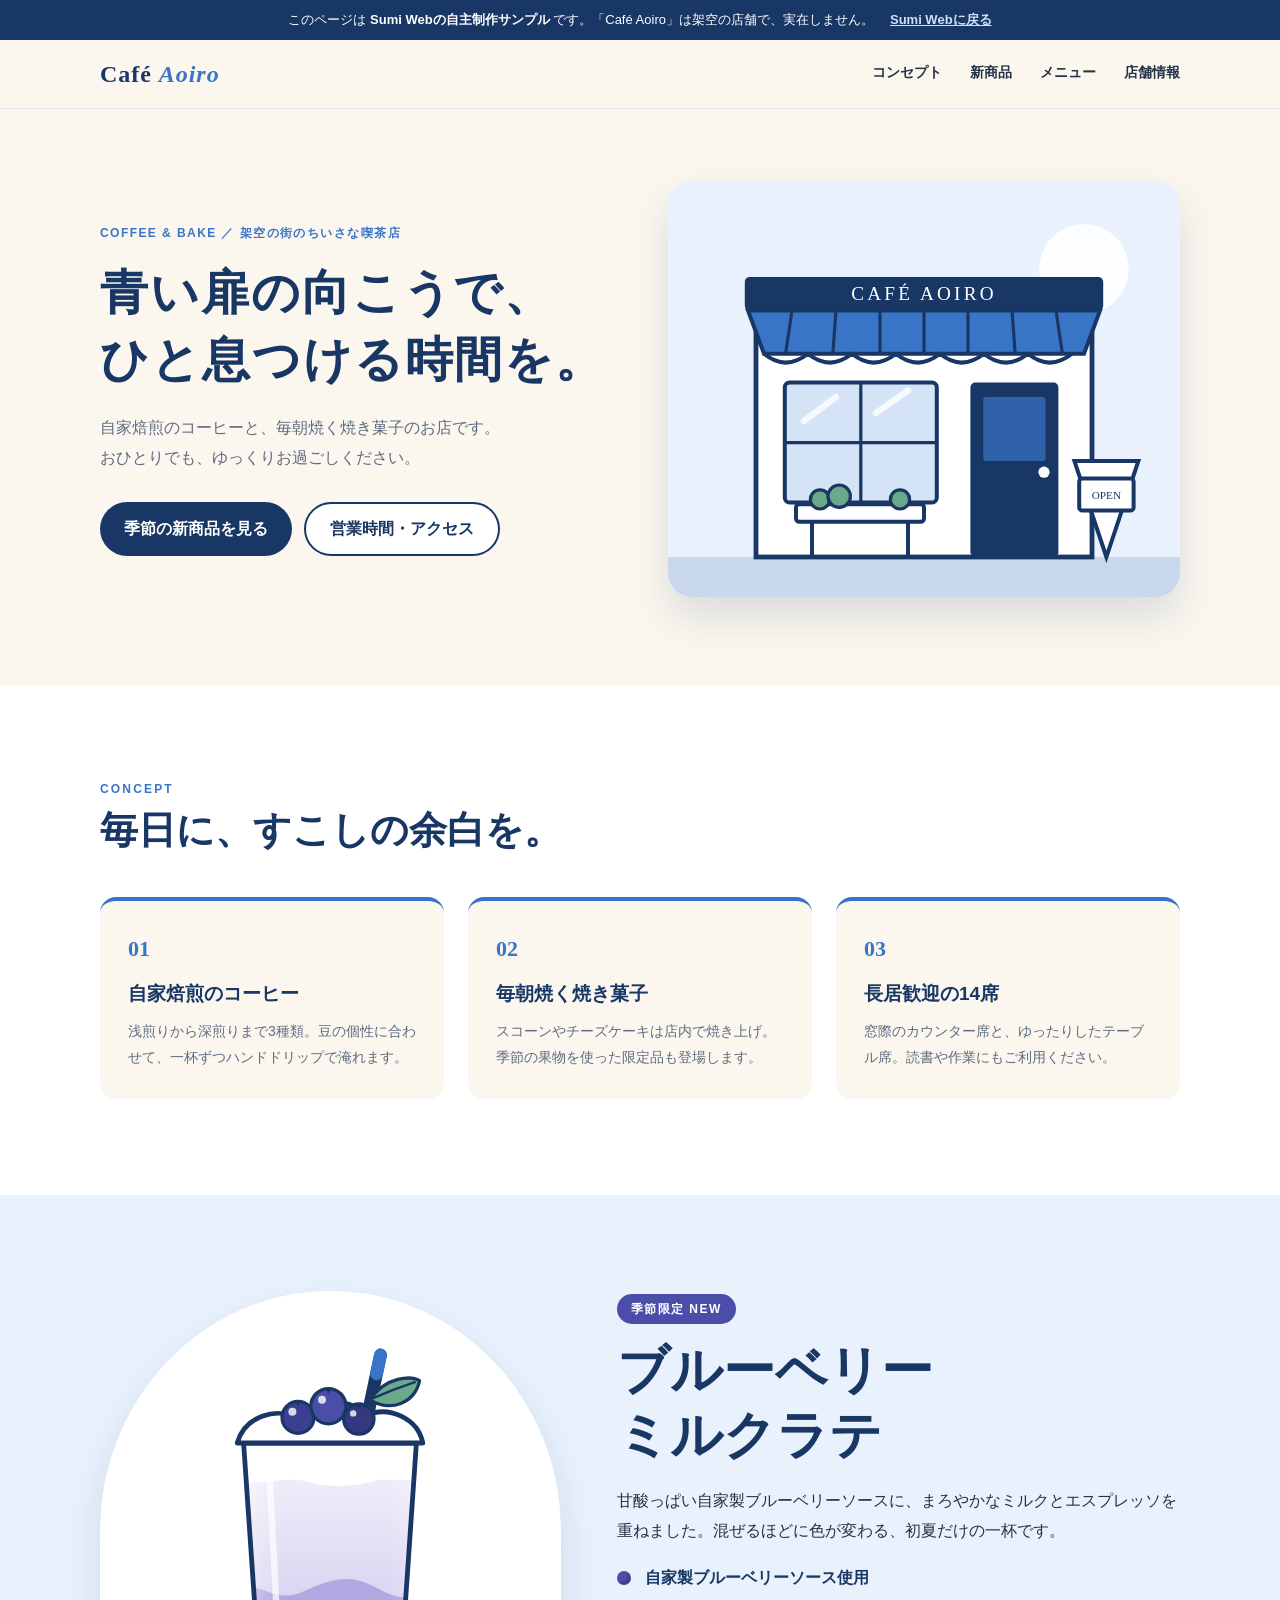
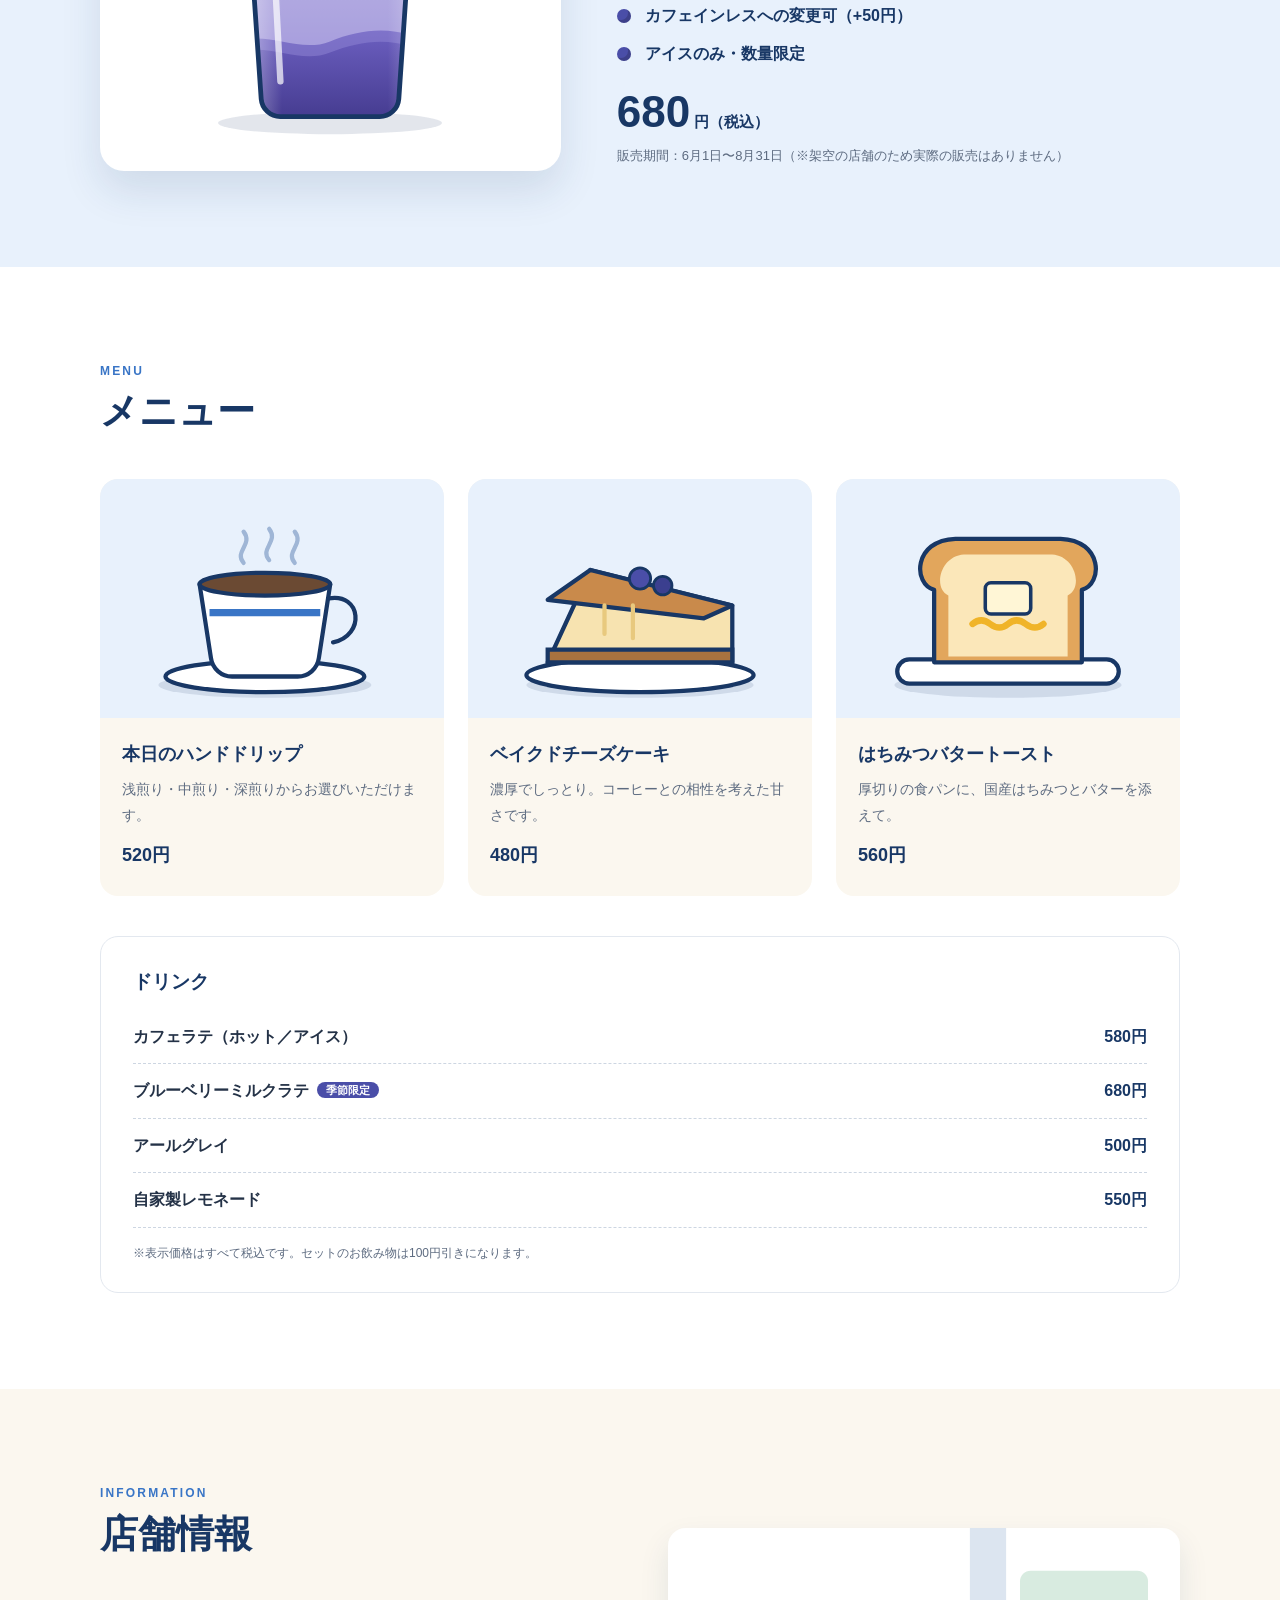
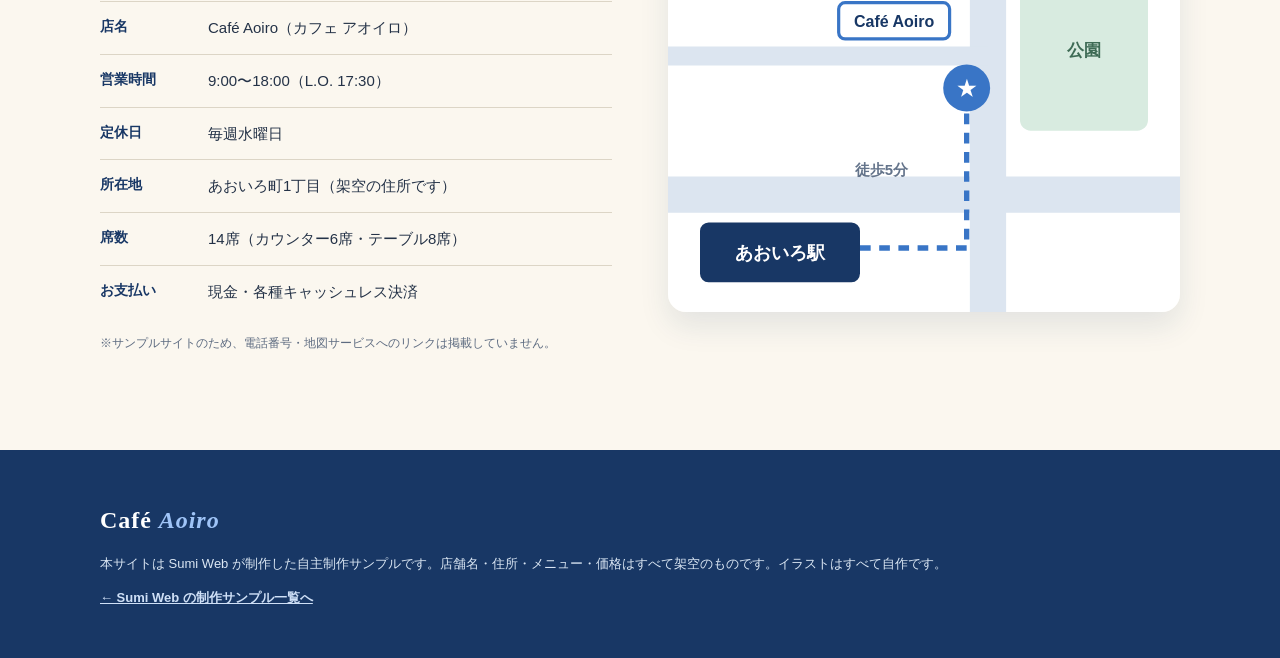
==== samples/cafe/index.html @ e6ea40b3 "制作サンプル3点（架空カフェのWebサイト・SNS画像・縦型動画）を追加 - samples/cafe/: 架空のカフェ「Café Aoiro」のレスポンシブ1ページサイト（自作SVGイラスト） - " ====
<!doctype html>
<html lang="ja">
<head>
  <meta charset="utf-8">
  <meta name="viewport" content="width=device-width, initial-scale=1">
  <meta name="description" content="Sumi Webの自主制作サンプル。架空のカフェ「Café Aoiro」のレスポンシブWebサイトです。実在する店舗ではありません。">
  <meta name="robots" content="noindex">
  <meta name="theme-color" content="#183765">
  <title>Café Aoiro（架空のカフェ）｜Sumi Web 自主制作サンプル</title>
  <link rel="icon" href="../../assets/images/favicon.svg" type="image/svg+xml">
  <link rel="stylesheet" href="style.css">
</head>
<body>
  <div class="sample-bar" role="note">
    <p>このページは <strong>Sumi Webの自主制作サンプル</strong> です。「Café Aoiro」は架空の店舗で、実在しません。</p>
    <a href="../../index.html#works">Sumi Webに戻る</a>
  </div>
  <a class="skip-link" href="#main">本文へ移動</a>
  <header class="header">
    <div class="wrap header-inner">
      <a class="brand" href="#top" aria-label="Café Aoiro ページの先頭へ">Café <span>Aoiro</span></a>
      <button class="nav-toggle" type="button" aria-expanded="false" aria-controls="cafe-nav"><span class="bars" aria-hidden="true"></span>MENU</button>
      <nav id="cafe-nav" class="nav" aria-label="店舗サイトのナビゲーション">
        <a href="#concept">コンセプト</a>
        <a href="#new">新商品</a>
        <a href="#menu">メニュー</a>
        <a href="#info">店舗情報</a>
      </nav>
    </div>
  </header>

  <main id="main">
    <section class="hero" id="top">
      <div class="wrap hero-inner">
        <div class="hero-copy">
          <p class="kicker">COFFEE &amp; BAKE ／ 架空の街のちいさな喫茶店</p>
          <h1>青い扉の向こうで、<br>ひと息つける時間を。</h1>
          <p>自家焙煎のコーヒーと、毎朝焼く焼き菓子のお店です。<br>おひとりでも、ゆっくりお過ごしください。</p>
          <div class="hero-actions">
            <a class="btn btn-main" href="#new">季節の新商品を見る</a>
            <a class="btn btn-sub" href="#info">営業時間・アクセス</a>
          </div>
        </div>
        <figure class="hero-art">
          <img src="images/storefront.svg" width="640" height="520" alt="青い看板と日よけのある、Café Aoiroの店舗外観イラスト">
        </figure>
      </div>
    </section>

    <section class="section" id="concept">
      <div class="wrap concept">
        <h2 class="title"><small>CONCEPT</small>毎日に、すこしの余白を。</h2>
        <div class="concept-list">
          <article>
            <b>01</b>
            <h3>自家焙煎のコーヒー</h3>
            <p>浅煎りから深煎りまで3種類。豆の個性に合わせて、一杯ずつハンドドリップで淹れます。</p>
          </article>
          <article>
            <b>02</b>
            <h3>毎朝焼く焼き菓子</h3>
            <p>スコーンやチーズケーキは店内で焼き上げ。季節の果物を使った限定品も登場します。</p>
          </article>
          <article>
            <b>03</b>
            <h3>長居歓迎の14席</h3>
            <p>窓際のカウンター席と、ゆったりしたテーブル席。読書や作業にもご利用ください。</p>
          </article>
        </div>
      </div>
    </section>

    <section class="section new" id="new">
      <div class="wrap new-inner">
        <figure class="new-art">
          <img src="images/blueberry-latte.svg" width="400" height="520" alt="グラスに入ったブルーベリーミルクラテ。上にホイップとブルーベリー、ミントが乗っている">
        </figure>
        <div class="new-copy">
          <p class="badge">季節限定 NEW</p>
          <h2>ブルーベリー<br>ミルクラテ</h2>
          <p class="new-lead">甘酸っぱい自家製ブルーベリーソースに、まろやかなミルクとエスプレッソを重ねました。混ぜるほどに色が変わる、初夏だけの一杯です。</p>
          <ul class="points">
            <li>自家製ブルーベリーソース使用</li>
            <li>カフェインレスへの変更可（+50円）</li>
            <li>アイスのみ・数量限定</li>
          </ul>
          <p class="price">680<small>円（税込）</small></p>
          <p class="period">販売期間：6月1日〜8月31日（※架空の店舗のため実際の販売はありません）</p>
        </div>
      </div>
    </section>

    <section class="section" id="menu">
      <div class="wrap">
        <h2 class="title"><small>MENU</small>メニュー</h2>
        <div class="menu-grid">
          <article class="menu-card">
            <img src="images/coffee.svg" width="400" height="300" alt="湯気の立つカップに入ったハンドドリップコーヒー">
            <div>
              <h3>本日のハンドドリップ</h3>
              <p>浅煎り・中煎り・深煎りからお選びいただけます。</p>
              <p class="menu-price">520円</p>
            </div>
          </article>
          <article class="menu-card">
            <img src="images/cheesecake.svg" width="400" height="300" alt="ブルーベリーを乗せたベイクドチーズケーキ">
            <div>
              <h3>ベイクドチーズケーキ</h3>
              <p>濃厚でしっとり。コーヒーとの相性を考えた甘さです。</p>
              <p class="menu-price">480円</p>
            </div>
          </article>
          <article class="menu-card">
            <img src="images/toast.svg" width="400" height="300" alt="バターとはちみつを乗せた厚切りトースト">
            <div>
              <h3>はちみつバタートースト</h3>
              <p>厚切りの食パンに、国産はちみつとバターを添えて。</p>
              <p class="menu-price">560円</p>
            </div>
          </article>
        </div>
        <div class="menu-table">
          <h3>ドリンク</h3>
          <dl>
            <div><dt>カフェラテ（ホット／アイス）</dt><dd>580円</dd></div>
            <div><dt>ブルーベリーミルクラテ<span>季節限定</span></dt><dd>680円</dd></div>
            <div><dt>アールグレイ</dt><dd>500円</dd></div>
            <div><dt>自家製レモネード</dt><dd>550円</dd></div>
          </dl>
          <p class="note">※表示価格はすべて税込です。セットのお飲み物は100円引きになります。</p>
        </div>
      </div>
    </section>

    <section class="section info" id="info">
      <div class="wrap info-inner">
        <div>
          <h2 class="title"><small>INFORMATION</small>店舗情報</h2>
          <dl class="info-list">
            <div><dt>店名</dt><dd>Café Aoiro（カフェ アオイロ）</dd></div>
            <div><dt>営業時間</dt><dd>9:00〜18:00（L.O. 17:30）</dd></div>
            <div><dt>定休日</dt><dd>毎週水曜日</dd></div>
            <div><dt>所在地</dt><dd>あおいろ町1丁目（架空の住所です）</dd></div>
            <div><dt>席数</dt><dd>14席（カウンター6席・テーブル8席）</dd></div>
            <div><dt>お支払い</dt><dd>現金・各種キャッシュレス決済</dd></div>
          </dl>
          <p class="note">※サンプルサイトのため、電話番号・地図サービスへのリンクは掲載していません。</p>
        </div>
        <figure class="map">
          <svg viewBox="0 0 480 360" role="img" aria-labelledby="map-title">
            <title id="map-title">駅から徒歩5分、公園の向かいにお店があることを示す簡略地図（架空）</title>
            <rect width="480" height="360" rx="12" fill="#fff"/>
            <path d="M0 250h480M300 0v360" stroke="#dce5f0" stroke-width="34"/>
            <path d="M0 120h300" stroke="#dce5f0" stroke-width="18"/>
            <rect x="330" y="40" width="120" height="150" rx="10" fill="#d8ebe0"/>
            <text x="390" y="120" text-anchor="middle" font-size="16" fill="#3e6b55">公園</text>
            <rect x="30" y="276" width="150" height="56" rx="8" fill="#183765"/>
            <text x="105" y="310" text-anchor="middle" font-size="17" fill="#fff">あおいろ駅</text>
            <path d="M180 300h100V160" fill="none" stroke="#3975c6" stroke-width="5" stroke-dasharray="10 8"/>
            <circle cx="280" cy="150" r="22" fill="#3975c6"/>
            <text x="280" y="157" text-anchor="middle" font-size="18" fill="#fff">★</text>
            <rect x="160" y="70" width="104" height="34" rx="6" fill="#fff" stroke="#3975c6" stroke-width="3"/>
            <text x="212" y="93" text-anchor="middle" font-size="15" fill="#183765">Café Aoiro</text>
            <text x="200" y="232" text-anchor="middle" font-size="14" fill="#64748b">徒歩5分</text>
          </svg>
        </figure>
      </div>
    </section>
  </main>

  <footer class="footer">
    <div class="wrap footer-inner">
      <p class="brand">Café <span>Aoiro</span></p>
      <p>本サイトは Sumi Web が制作した自主制作サンプルです。店舗名・住所・メニュー・価格はすべて架空のものです。イラストはすべて自作です。</p>
      <a href="../../index.html#works">← Sumi Web の制作サンプル一覧へ</a>
    </div>
  </footer>
  <script src="script.js"></script>
</body>
</html>
---- samples/cafe/style.css ----
/* Café Aoiro — Sumi Web 自主制作サンプル */
:root{--navy:#183765;--blue:#3975c6;--sky:#e8f1fc;--cream:#fbf7ef;--ink:#243247;--muted:#5d6b80;--line:#e3e8ef;--berry:#4a4ea8}
*{box-sizing:border-box}
html{scroll-behavior:smooth}
body{margin:0;color:var(--ink);background:var(--cream);font-family:-apple-system,BlinkMacSystemFont,"Segoe UI","Hiragino Kaku Gothic ProN","Yu Gothic",Meiryo,sans-serif;line-height:1.85}
img,svg{display:block;max-width:100%;height:auto}
a{color:inherit}
a:focus-visible,button:focus-visible{outline:3px solid #77a7e5;outline-offset:3px}
.wrap{width:min(1080px,calc(100% - 48px));margin:auto}
.skip-link{position:absolute;left:-999px;top:56px;background:#fff;padding:10px;z-index:20}
.skip-link:focus{left:10px}

.sample-bar{background:var(--navy);color:#fff;font-size:13px;display:flex;flex-wrap:wrap;gap:4px 16px;justify-content:center;align-items:center;padding:8px 16px;text-align:center}
.sample-bar p{margin:0}
.sample-bar a{color:#cfe0f7;font-weight:700}

.header{position:sticky;top:0;z-index:10;background:rgba(251,247,239,.95);border-bottom:1px solid var(--line);backdrop-filter:blur(6px)}
.header-inner{height:68px;display:flex;align-items:center;justify-content:space-between}
.brand{font-family:Georgia,"Times New Roman",serif;font-size:24px;font-weight:700;color:var(--navy);text-decoration:none;letter-spacing:.04em;margin:0}
.brand span{color:var(--blue);font-style:italic}
.nav{display:flex;gap:28px;font-size:14px;font-weight:700}
.nav a{text-decoration:none;padding:6px 0;border-bottom:2px solid transparent}
.nav a:hover{border-color:var(--blue);color:var(--navy)}
.nav-toggle{display:none;border:1px solid var(--navy);background:transparent;color:var(--navy);font:inherit;font-size:12px;font-weight:700;letter-spacing:.1em;padding:8px 12px;border-radius:4px;align-items:center;gap:8px;cursor:pointer}
.bars,.bars:before,.bars:after{display:block;width:16px;height:2px;background:var(--navy);position:relative}
.bars:before,.bars:after{content:"";position:absolute;left:0}
.bars:before{top:-5px}.bars:after{top:5px}

.hero{padding:72px 0 88px;background:var(--cream)}
.hero-inner{display:grid;grid-template-columns:1fr 1fr;gap:56px;align-items:center}
.kicker{color:var(--blue);font-size:12px;font-weight:800;letter-spacing:.12em;margin:0 0 14px}
.hero h1{font-size:clamp(30px,4.2vw,48px);line-height:1.4;color:var(--navy);margin:0 0 20px;letter-spacing:.04em}
.hero-copy>p:not(.kicker){color:var(--muted);margin:0}
.hero-actions{display:flex;flex-wrap:wrap;gap:12px;margin-top:30px}
.btn{display:inline-flex;align-items:center;justify-content:center;min-height:50px;padding:10px 24px;border-radius:999px;font-weight:800;text-decoration:none;transition:transform .2s}
.btn:hover{transform:translateY(-2px)}
.btn-main{background:var(--navy);color:#fff}
.btn-sub{border:2px solid var(--navy);color:var(--navy);background:#fff}
.hero-art{margin:0;border-radius:24px;overflow:hidden;box-shadow:0 20px 40px rgba(24,55,101,.14)}

.section{padding:96px 0}
.title{font-size:clamp(26px,3.4vw,38px);color:var(--navy);margin:0 0 40px;line-height:1.4}
.title small{display:block;font-size:12px;letter-spacing:.18em;color:var(--blue);margin-bottom:6px}
#concept{background:#fff}
.concept-list{display:grid;grid-template-columns:repeat(3,1fr);gap:24px}
.concept-list article{padding:28px;border-radius:16px;background:var(--cream);border-top:4px solid var(--blue)}
.concept-list b{font-family:Georgia,serif;color:var(--blue);font-size:22px}
.concept-list h3{color:var(--navy);margin:6px 0 8px;font-size:19px}
.concept-list p{margin:0;color:var(--muted);font-size:14px}

.new{background:var(--sky);overflow:hidden}
.new-inner{display:grid;grid-template-columns:.9fr 1.1fr;gap:56px;align-items:center}
.new-art{margin:0;padding:32px;background:#fff;border-radius:50% 50% 24px 24px;box-shadow:0 20px 40px rgba(24,55,101,.12)}
.new-art img{width:min(320px,100%);margin:auto}
.badge{display:inline-block;background:var(--berry);color:#fff;font-size:12px;font-weight:800;letter-spacing:.12em;padding:4px 14px;border-radius:999px;margin:0 0 14px}
.new h2{font-size:clamp(32px,4.6vw,52px);line-height:1.25;color:var(--navy);margin:0 0 18px}
.new-lead{margin:0 0 18px}
.points{list-style:none;margin:0 0 22px;padding:0;display:grid;gap:8px}
.points li{position:relative;padding-left:28px;font-weight:700;color:var(--navy)}
.points li:before{content:"";position:absolute;left:0;top:.5em;width:14px;height:14px;border-radius:50%;background:var(--berry);box-shadow:inset -3px -3px 0 rgba(0,0,0,.18)}
.price{font-size:44px;font-weight:800;color:var(--navy);margin:0;line-height:1}
.price small{font-size:15px;margin-left:4px}
.period{font-size:13px;color:var(--muted);margin:10px 0 0}

#menu{background:#fff}
.menu-grid{display:grid;grid-template-columns:repeat(3,1fr);gap:24px}
.menu-card{background:var(--cream);border-radius:18px;overflow:hidden;display:flex;flex-direction:column}
.menu-card img{background:var(--sky);padding:20px 30px 6px}
.menu-card>div{padding:20px 22px 24px}
.menu-card h3{margin:0 0 6px;color:var(--navy);font-size:18px}
.menu-card p{margin:0;font-size:14px;color:var(--muted)}
.menu-card .menu-price{color:var(--navy);font-weight:800;font-size:18px;margin-top:10px}
.menu-table{margin-top:40px;padding:28px 32px;border:1px solid var(--line);border-radius:18px}
.menu-table h3{margin:0 0 10px;color:var(--navy)}
.menu-table dl{margin:0}
.menu-table dl div{display:flex;justify-content:space-between;gap:16px;padding:12px 0;border-bottom:1px dashed #cdd6e2}
.menu-table dt{font-weight:700}
.menu-table dt span{font-size:11px;background:var(--berry);color:#fff;border-radius:999px;padding:2px 9px;margin-left:8px;vertical-align:2px;white-space:nowrap}
.menu-table dd{margin:0;font-weight:800;color:var(--navy);white-space:nowrap}
.note{font-size:12px;color:var(--muted);margin:14px 0 0}

.info-inner{display:grid;grid-template-columns:1fr 1fr;gap:56px;align-items:center}
.info-list{margin:0}
.info-list div{display:grid;grid-template-columns:96px 1fr;gap:12px;padding:12px 0;border-top:1px solid #dcd5c6}
.info-list dt{font-weight:800;color:var(--navy);font-size:14px}
.info-list dd{margin:0;font-size:15px}
.map{margin:0;border-radius:18px;overflow:hidden;box-shadow:0 14px 30px rgba(24,55,101,.1)}
.map svg{width:100%;font-family:inherit;font-weight:700}

.footer{background:var(--navy);color:#dbe7f4;padding:48px 0;font-size:13px}
.footer-inner{display:grid;gap:10px}
.footer .brand{color:#fff}
.footer .brand span{color:#9fc4f7}
.footer p{margin:0}
.footer a{color:#cfe0f7;font-weight:700}

@media (max-width:820px){
  .wrap{width:calc(100% - 32px)}
  .header-inner{height:60px}
  .nav-toggle{display:inline-flex}
  .nav{display:none;position:absolute;top:60px;left:0;right:0;background:var(--cream);flex-direction:column;gap:0;padding:6px 16px 14px;border-bottom:1px solid var(--line);box-shadow:0 10px 18px rgba(24,55,101,.08)}
  .nav.is-open{display:flex}
  .nav a{padding:12px 4px;border-bottom:1px solid var(--line)}
  .hero{padding:44px 0 56px}
  .hero-inner,.new-inner,.info-inner{grid-template-columns:1fr;gap:36px}
  .section{padding:64px 0}
  .concept-list,.menu-grid{grid-template-columns:1fr}
  .new-art{padding:24px;max-width:360px;width:100%;margin:auto}
  .menu-table{padding:20px}
  .menu-table dl div{align-items:flex-start}
}
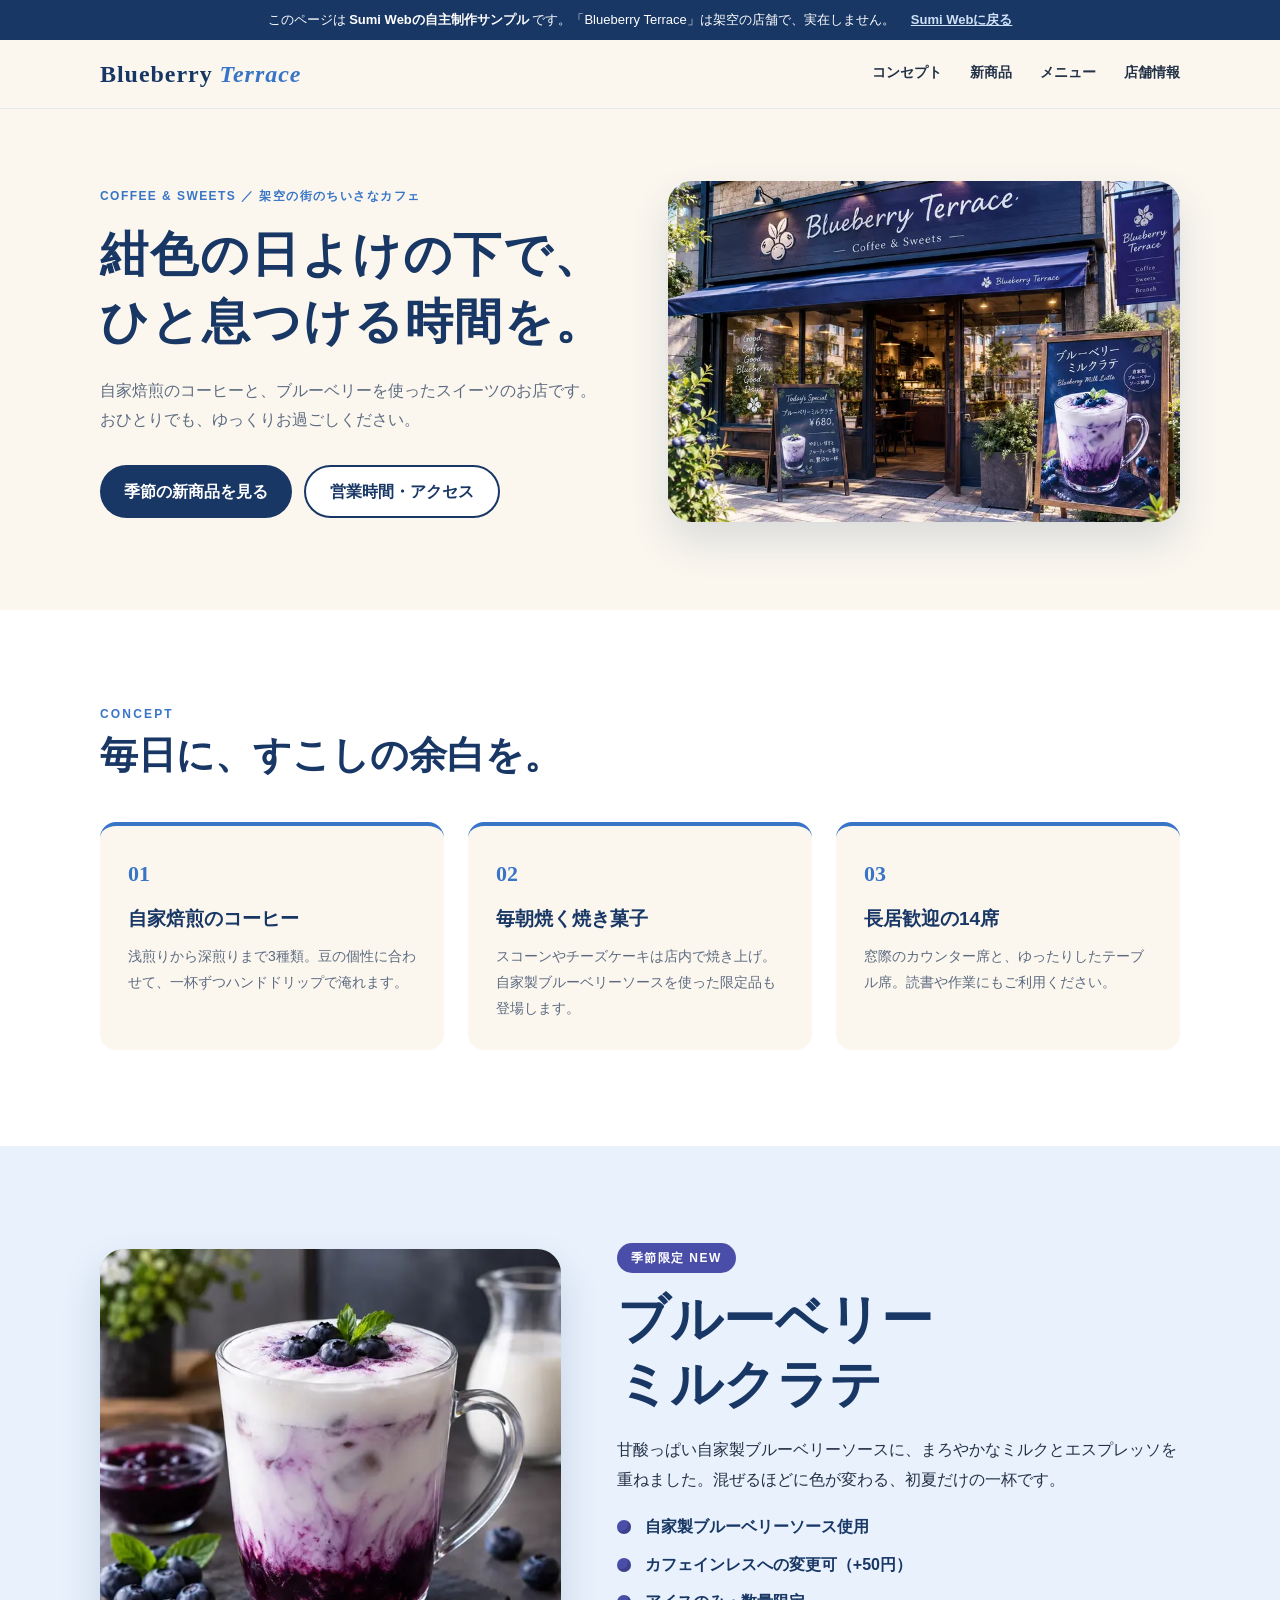
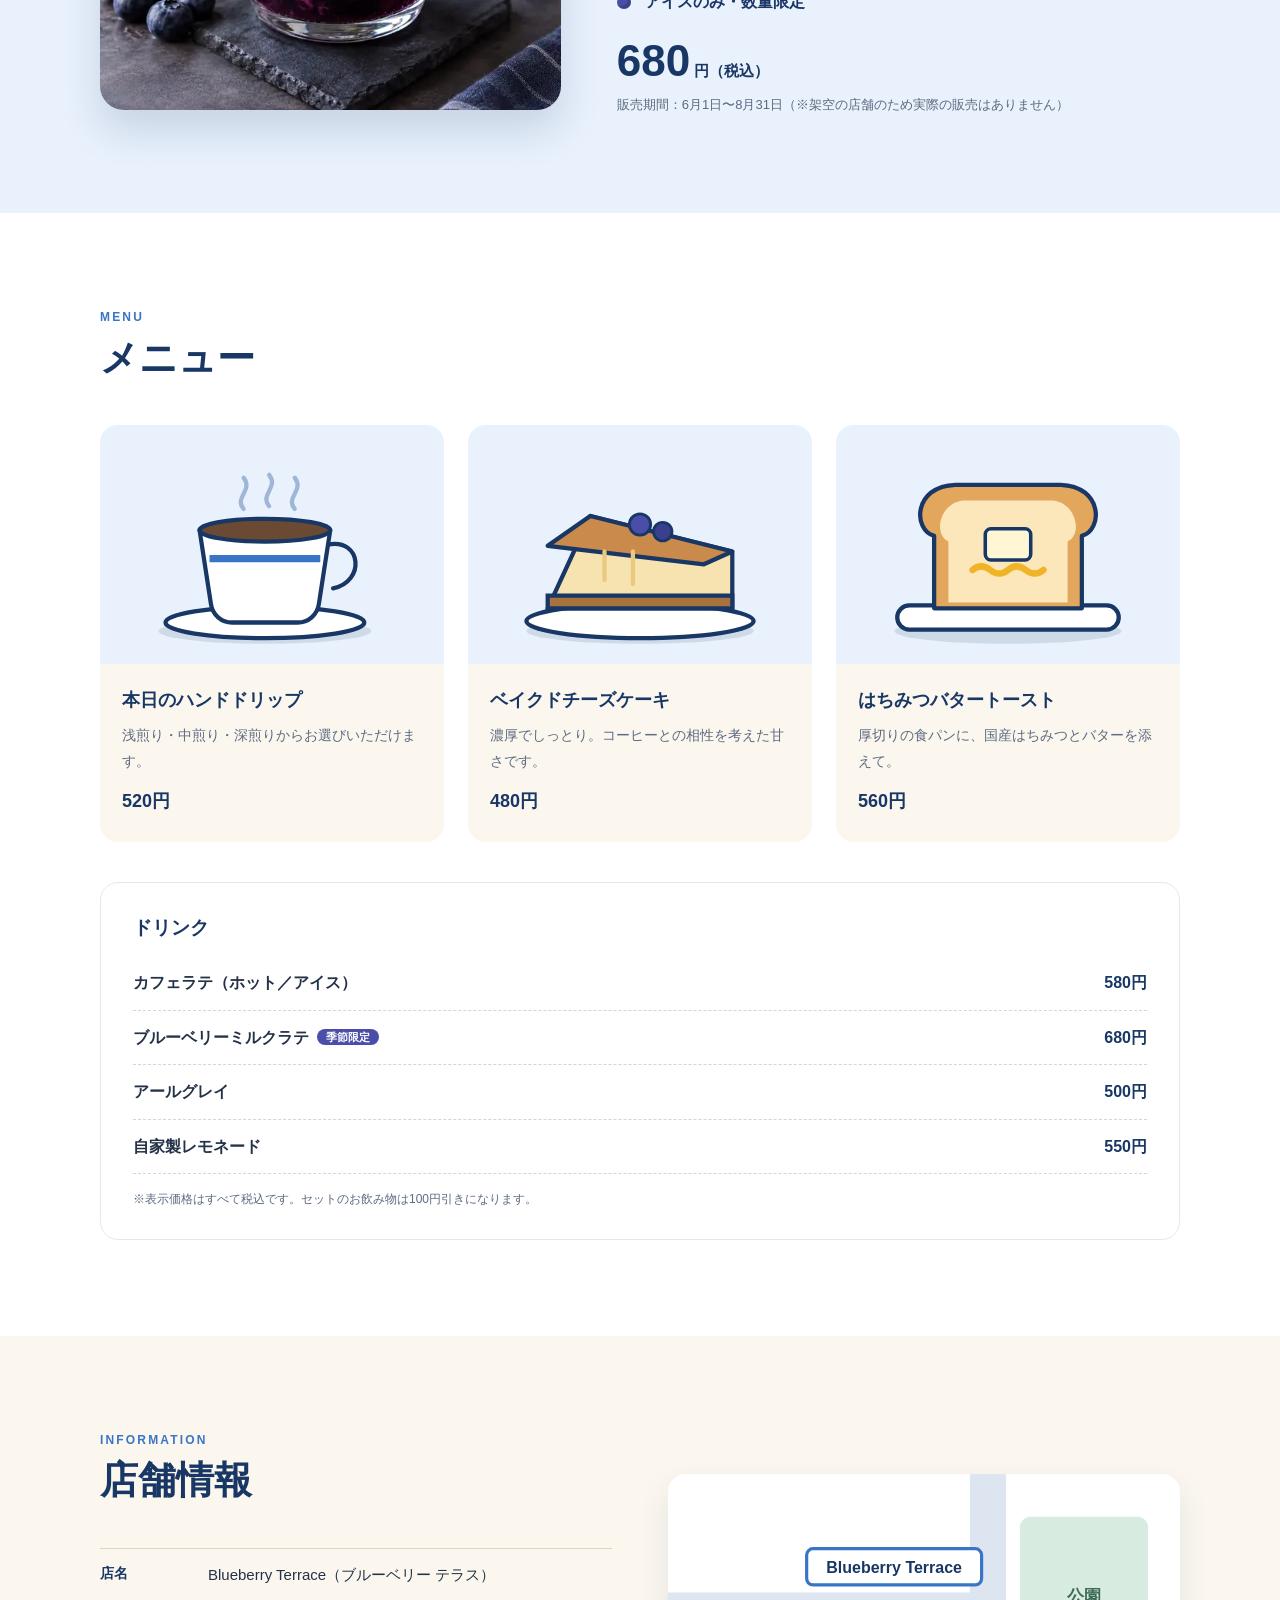
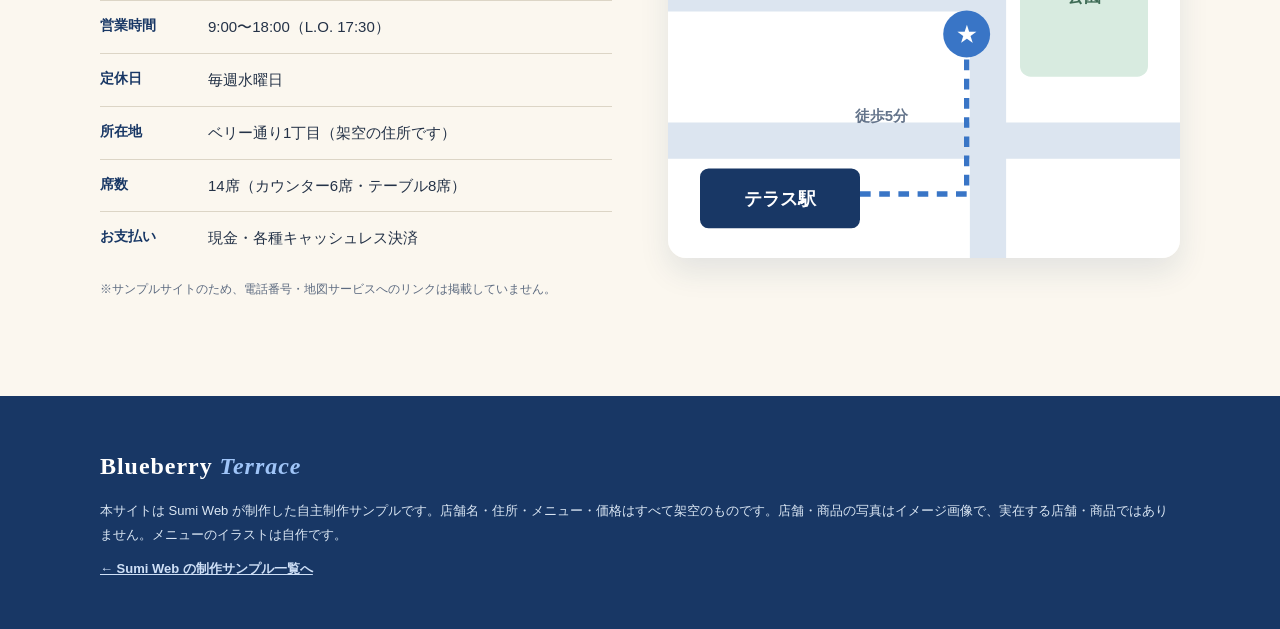
==== commit fc87c6b2: "制作サンプルを提供画像に差し替え、店名を Blueberry Terrace に統一 - カフェサイトのヒーローと新商品欄を店舗外観・商品写真に変更（WebP最適化、srcset対応） - 看板の表記" ====
--- a/samples/cafe/index.html
+++ b/samples/cafe/index.html
@@ -3,22 +3,22 @@
 <head>
   <meta charset="utf-8">
   <meta name="viewport" content="width=device-width, initial-scale=1">
-  <meta name="description" content="Sumi Webの自主制作サンプル。架空のカフェ「Café Aoiro」のレスポンシブWebサイトです。実在する店舗ではありません。">
+  <meta name="description" content="Sumi Webの自主制作サンプル。架空のカフェ「Blueberry Terrace」のレスポンシブWebサイトです。実在する店舗ではありません。">
   <meta name="robots" content="noindex">
   <meta name="theme-color" content="#183765">
-  <title>Café Aoiro（架空のカフェ）｜Sumi Web 自主制作サンプル</title>
+  <title>Blueberry Terrace（架空のカフェ）｜Sumi Web 自主制作サンプル</title>
   <link rel="icon" href="../../assets/images/favicon.svg" type="image/svg+xml">
   <link rel="stylesheet" href="style.css">
 </head>
 <body>
   <div class="sample-bar" role="note">
-    <p>このページは <strong>Sumi Webの自主制作サンプル</strong> です。「Café Aoiro」は架空の店舗で、実在しません。</p>
+    <p>このページは <strong>Sumi Webの自主制作サンプル</strong> です。「Blueberry Terrace」は架空の店舗で、実在しません。</p>
     <a href="../../index.html#works">Sumi Webに戻る</a>
   </div>
   <a class="skip-link" href="#main">本文へ移動</a>
   <header class="header">
     <div class="wrap header-inner">
-      <a class="brand" href="#top" aria-label="Café Aoiro ページの先頭へ">Café <span>Aoiro</span></a>
+      <a class="brand" href="#top" aria-label="Blueberry Terrace ページの先頭へ">Blueberry <span>Terrace</span></a>
       <button class="nav-toggle" type="button" aria-expanded="false" aria-controls="cafe-nav"><span class="bars" aria-hidden="true"></span>MENU</button>
       <nav id="cafe-nav" class="nav" aria-label="店舗サイトのナビゲーション">
         <a href="#concept">コンセプト</a>
@@ -33,16 +33,16 @@
     <section class="hero" id="top">
       <div class="wrap hero-inner">
         <div class="hero-copy">
-          <p class="kicker">COFFEE &amp; BAKE ／ 架空の街のちいさな喫茶店</p>
-          <h1>青い扉の向こうで、<br>ひと息つける時間を。</h1>
-          <p>自家焙煎のコーヒーと、毎朝焼く焼き菓子のお店です。<br>おひとりでも、ゆっくりお過ごしください。</p>
+          <p class="kicker">COFFEE &amp; SWEETS ／ 架空の街のちいさなカフェ</p>
+          <h1>紺色の日よけの下で、<br>ひと息つける時間を。</h1>
+          <p>自家焙煎のコーヒーと、ブルーベリーを使ったスイーツのお店です。<br>おひとりでも、ゆっくりお過ごしください。</p>
           <div class="hero-actions">
             <a class="btn btn-main" href="#new">季節の新商品を見る</a>
             <a class="btn btn-sub" href="#info">営業時間・アクセス</a>
           </div>
         </div>
         <figure class="hero-art">
-          <img src="images/storefront.svg" width="640" height="520" alt="青い看板と日よけのある、Café Aoiroの店舗外観イラスト">
+          <img src="images/storefront.webp" srcset="images/storefront-768.webp 768w, images/storefront.webp 1536w" sizes="(max-width: 820px) 100vw, 540px" width="1536" height="1024" fetchpriority="high" alt="紺色の看板と日よけに「Blueberry Terrace」と書かれた店舗の外観。店先にブルーベリーミルクラテ680円の黒板とポスターが立っている（イメージ画像）">
         </figure>
       </div>
     </section>
@@ -59,7 +59,7 @@
           <article>
             <b>02</b>
             <h3>毎朝焼く焼き菓子</h3>
-            <p>スコーンやチーズケーキは店内で焼き上げ。季節の果物を使った限定品も登場します。</p>
+            <p>スコーンやチーズケーキは店内で焼き上げ。自家製ブルーベリーソースを使った限定品も登場します。</p>
           </article>
           <article>
             <b>03</b>
@@ -73,7 +73,7 @@
     <section class="section new" id="new">
       <div class="wrap new-inner">
         <figure class="new-art">
-          <img src="images/blueberry-latte.svg" width="400" height="520" alt="グラスに入ったブルーベリーミルクラテ。上にホイップとブルーベリー、ミントが乗っている">
+          <img src="images/blueberry-latte.webp" srcset="images/blueberry-latte-600.webp 600w, images/blueberry-latte.webp 1000w" sizes="(max-width: 820px) 90vw, 460px" width="1000" height="1000" loading="lazy" alt="耐熱グラスのマグに入ったブルーベリーミルクラテ。底に紫のブルーベリーソース、上にミルクの泡とブルーベリー、ミントが乗っている（イメージ画像）">
         </figure>
         <div class="new-copy">
           <p class="badge">季節限定 NEW</p>
@@ -137,10 +137,10 @@
         <div>
           <h2 class="title"><small>INFORMATION</small>店舗情報</h2>
           <dl class="info-list">
-            <div><dt>店名</dt><dd>Café Aoiro（カフェ アオイロ）</dd></div>
+            <div><dt>店名</dt><dd>Blueberry Terrace（ブルーベリー テラス）</dd></div>
             <div><dt>営業時間</dt><dd>9:00〜18:00（L.O. 17:30）</dd></div>
             <div><dt>定休日</dt><dd>毎週水曜日</dd></div>
-            <div><dt>所在地</dt><dd>あおいろ町1丁目（架空の住所です）</dd></div>
+            <div><dt>所在地</dt><dd>ベリー通り1丁目（架空の住所です）</dd></div>
             <div><dt>席数</dt><dd>14席（カウンター6席・テーブル8席）</dd></div>
             <div><dt>お支払い</dt><dd>現金・各種キャッシュレス決済</dd></div>
           </dl>
@@ -155,12 +155,12 @@
             <rect x="330" y="40" width="120" height="150" rx="10" fill="#d8ebe0"/>
             <text x="390" y="120" text-anchor="middle" font-size="16" fill="#3e6b55">公園</text>
             <rect x="30" y="276" width="150" height="56" rx="8" fill="#183765"/>
-            <text x="105" y="310" text-anchor="middle" font-size="17" fill="#fff">あおいろ駅</text>
+            <text x="105" y="310" text-anchor="middle" font-size="17" fill="#fff">テラス駅</text>
             <path d="M180 300h100V160" fill="none" stroke="#3975c6" stroke-width="5" stroke-dasharray="10 8"/>
             <circle cx="280" cy="150" r="22" fill="#3975c6"/>
             <text x="280" y="157" text-anchor="middle" font-size="18" fill="#fff">★</text>
-            <rect x="160" y="70" width="104" height="34" rx="6" fill="#fff" stroke="#3975c6" stroke-width="3"/>
-            <text x="212" y="93" text-anchor="middle" font-size="15" fill="#183765">Café Aoiro</text>
+            <rect x="130" y="70" width="164" height="34" rx="6" fill="#fff" stroke="#3975c6" stroke-width="3"/>
+            <text x="212" y="93" text-anchor="middle" font-size="15" fill="#183765">Blueberry Terrace</text>
             <text x="200" y="232" text-anchor="middle" font-size="14" fill="#64748b">徒歩5分</text>
           </svg>
         </figure>
@@ -170,8 +170,8 @@
 
   <footer class="footer">
     <div class="wrap footer-inner">
-      <p class="brand">Café <span>Aoiro</span></p>
-      <p>本サイトは Sumi Web が制作した自主制作サンプルです。店舗名・住所・メニュー・価格はすべて架空のものです。イラストはすべて自作です。</p>
+      <p class="brand">Blueberry <span>Terrace</span></p>
+      <p>本サイトは Sumi Web が制作した自主制作サンプルです。店舗名・住所・メニュー・価格はすべて架空のものです。店舗・商品の写真はイメージ画像で、実在する店舗・商品ではありません。メニューのイラストは自作です。</p>
       <a href="../../index.html#works">← Sumi Web の制作サンプル一覧へ</a>
     </div>
   </footer>
--- a/samples/cafe/style.css
+++ b/samples/cafe/style.css
@@ -1,4 +1,4 @@
-/* Café Aoiro — Sumi Web 自主制作サンプル */
+/* Blueberry Terrace — Sumi Web 自主制作サンプル */
 :root{--navy:#183765;--blue:#3975c6;--sky:#e8f1fc;--cream:#fbf7ef;--ink:#243247;--muted:#5d6b80;--line:#e3e8ef;--berry:#4a4ea8}
 *{box-sizing:border-box}
 html{scroll-behavior:smooth}
@@ -36,7 +36,8 @@
 .btn:hover{transform:translateY(-2px)}
 .btn-main{background:var(--navy);color:#fff}
 .btn-sub{border:2px solid var(--navy);color:var(--navy);background:#fff}
-.hero-art{margin:0;border-radius:24px;overflow:hidden;box-shadow:0 20px 40px rgba(24,55,101,.14)}
+.hero-art{margin:0;border-radius:24px;overflow:hidden;box-shadow:0 20px 40px rgba(24,55,101,.14);aspect-ratio:3/2}
+.hero-art img{width:100%;height:100%;object-fit:cover}
 
 .section{padding:96px 0}
 .title{font-size:clamp(26px,3.4vw,38px);color:var(--navy);margin:0 0 40px;line-height:1.4}
@@ -50,8 +51,8 @@
 
 .new{background:var(--sky);overflow:hidden}
 .new-inner{display:grid;grid-template-columns:.9fr 1.1fr;gap:56px;align-items:center}
-.new-art{margin:0;padding:32px;background:#fff;border-radius:50% 50% 24px 24px;box-shadow:0 20px 40px rgba(24,55,101,.12)}
-.new-art img{width:min(320px,100%);margin:auto}
+.new-art{margin:0;border-radius:24px;overflow:hidden;box-shadow:0 20px 40px rgba(24,55,101,.16);aspect-ratio:1}
+.new-art img{width:100%;height:100%;object-fit:cover}
 .badge{display:inline-block;background:var(--berry);color:#fff;font-size:12px;font-weight:800;letter-spacing:.12em;padding:4px 14px;border-radius:999px;margin:0 0 14px}
 .new h2{font-size:clamp(32px,4.6vw,52px);line-height:1.25;color:var(--navy);margin:0 0 18px}
 .new-lead{margin:0 0 18px}
@@ -105,7 +106,7 @@
   .hero-inner,.new-inner,.info-inner{grid-template-columns:1fr;gap:36px}
   .section{padding:64px 0}
   .concept-list,.menu-grid{grid-template-columns:1fr}
-  .new-art{padding:24px;max-width:360px;width:100%;margin:auto}
+  .new-art{max-width:420px;width:100%;margin:auto}
   .menu-table{padding:20px}
   .menu-table dl div{align-items:flex-start}
 }
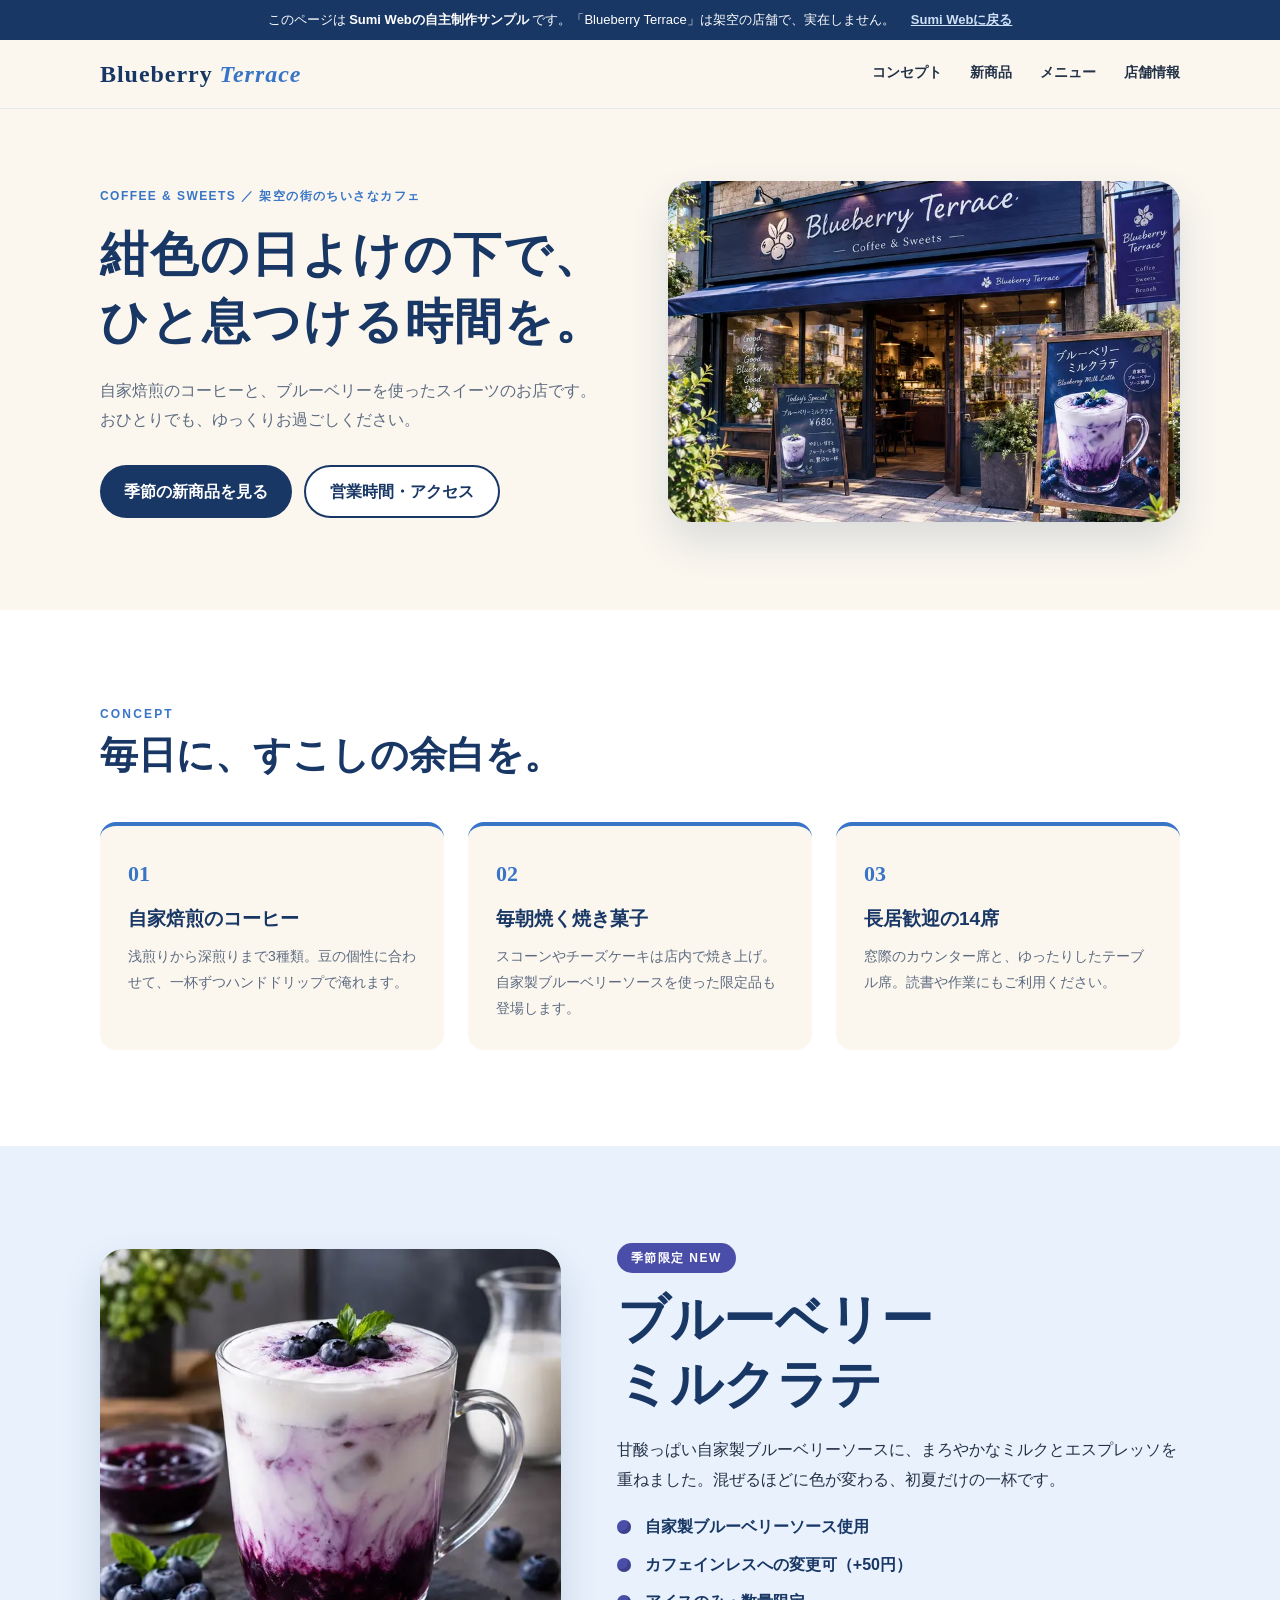
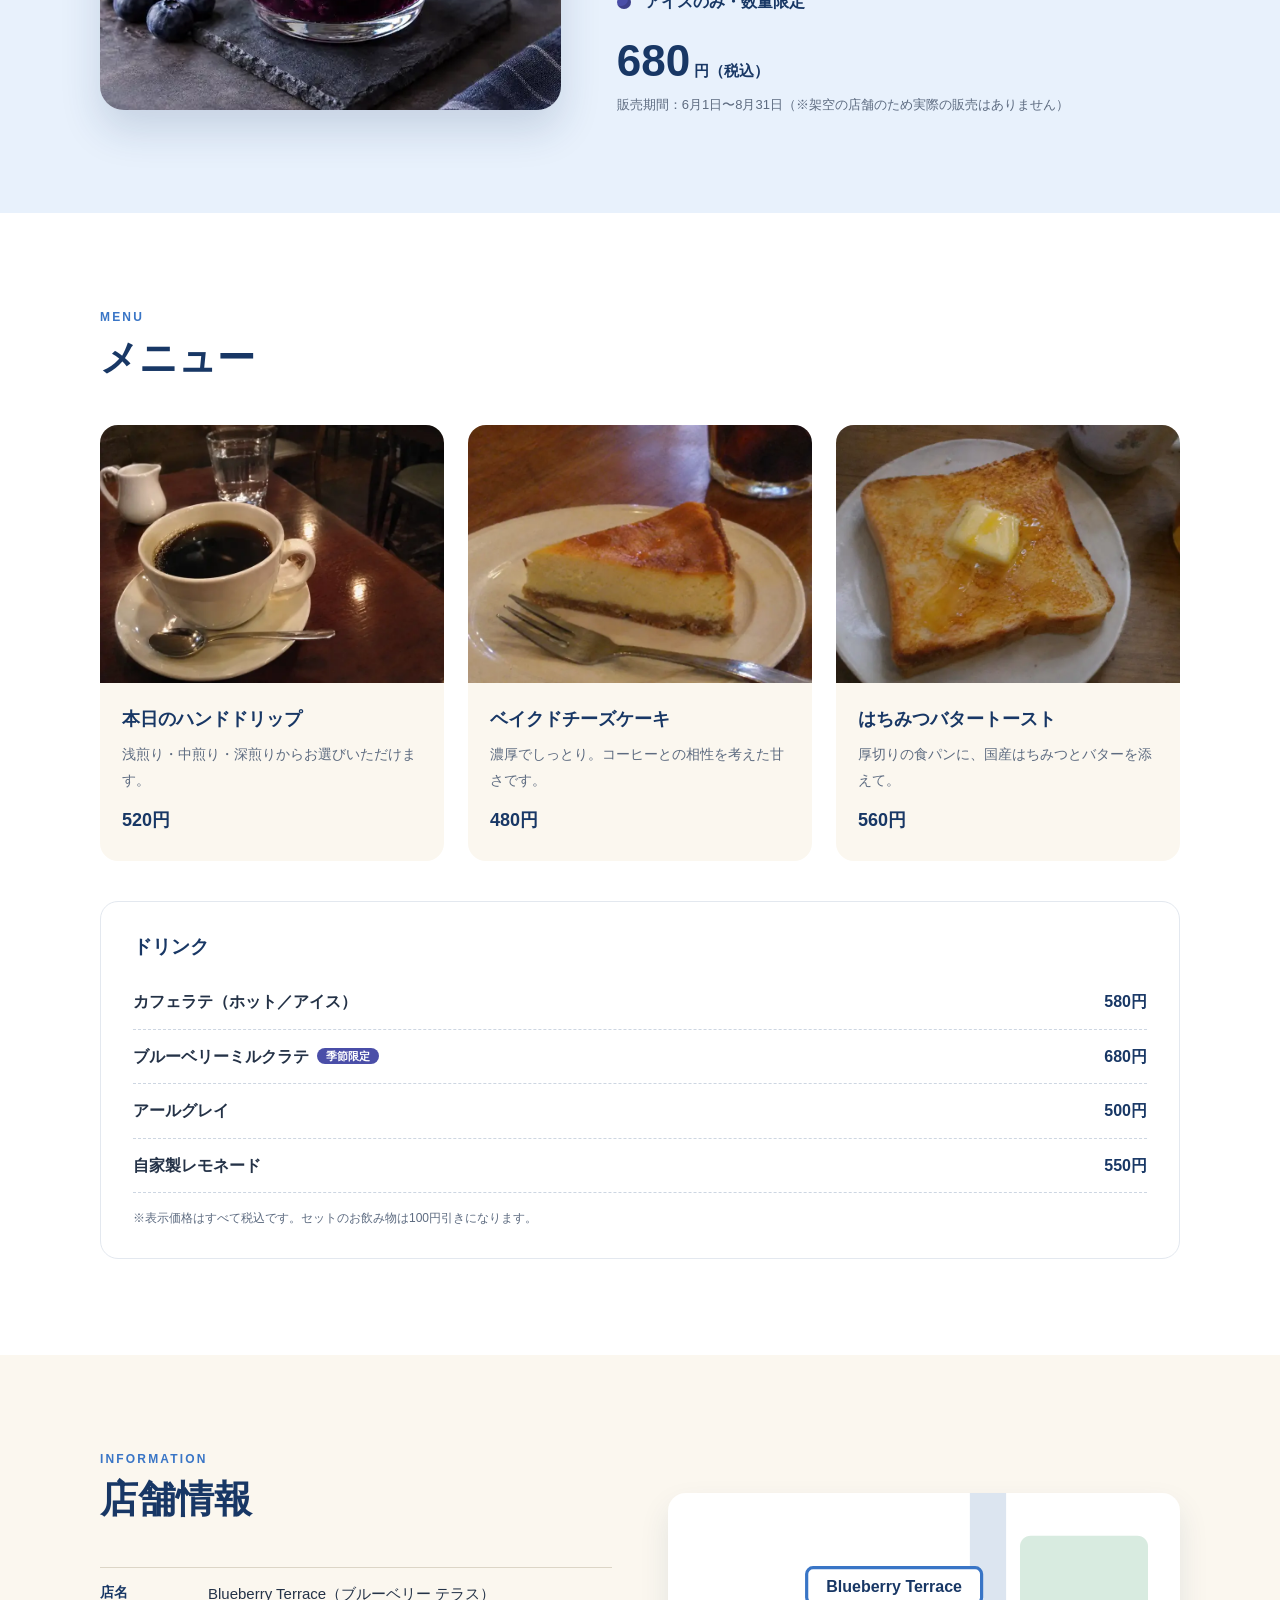
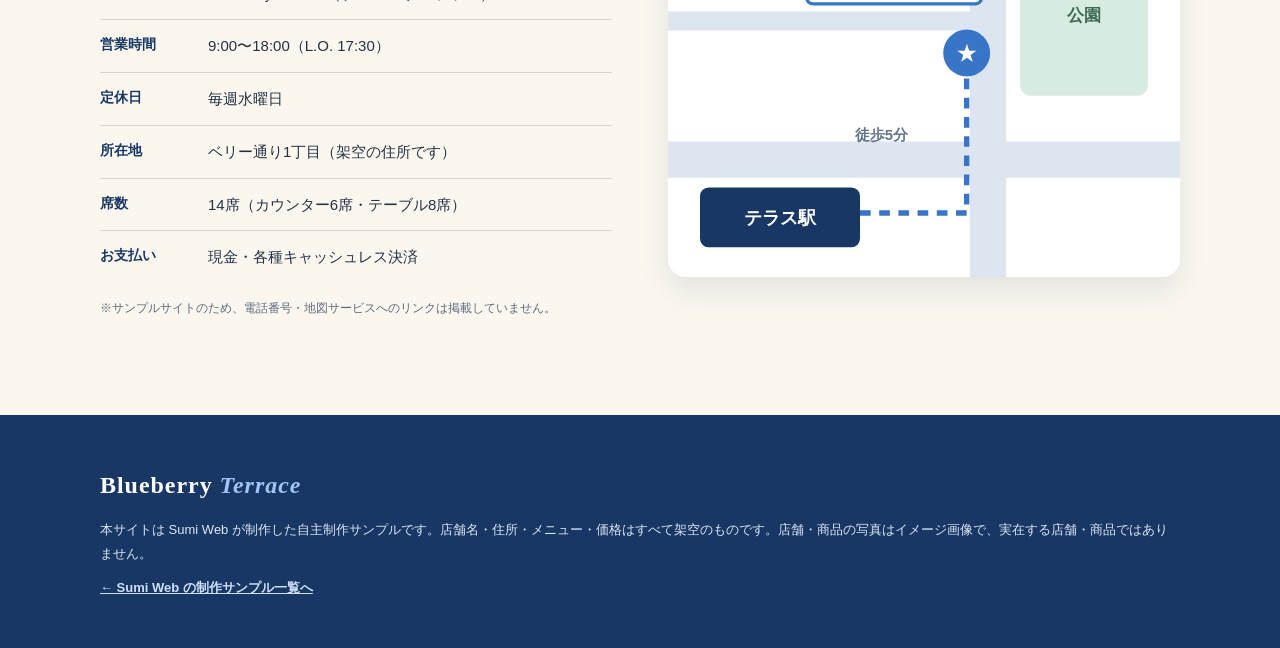
==== commit f067a839: "カフェサンプルのメニュー画像を写真に差し替え - コーヒー・チーズケーキ・トーストを提供写真（WebP 800x600）に変更 - 写真に合わせて代替テキストとフッター・README の素材表記を更新" ====
--- a/samples/cafe/index.html
+++ b/samples/cafe/index.html
@@ -95,7 +95,7 @@
         <h2 class="title"><small>MENU</small>メニュー</h2>
         <div class="menu-grid">
           <article class="menu-card">
-            <img src="images/coffee.svg" width="400" height="300" alt="湯気の立つカップに入ったハンドドリップコーヒー">
+            <img src="images/coffee.webp" width="800" height="600" loading="lazy" alt="木のテーブルに置かれた白いカップのハンドドリップコーヒー。奥にミルクピッチャーと水のグラス（イメージ画像）">
             <div>
               <h3>本日のハンドドリップ</h3>
               <p>浅煎り・中煎り・深煎りからお選びいただけます。</p>
@@ -103,7 +103,7 @@
             </div>
           </article>
           <article class="menu-card">
-            <img src="images/cheesecake.svg" width="400" height="300" alt="ブルーベリーを乗せたベイクドチーズケーキ">
+            <img src="images/cheesecake.webp" width="800" height="600" loading="lazy" alt="白い皿に乗った、表面がこんがり焼けたベイクドチーズケーキとフォーク（イメージ画像）">
             <div>
               <h3>ベイクドチーズケーキ</h3>
               <p>濃厚でしっとり。コーヒーとの相性を考えた甘さです。</p>
@@ -111,7 +111,7 @@
             </div>
           </article>
           <article class="menu-card">
-            <img src="images/toast.svg" width="400" height="300" alt="バターとはちみつを乗せた厚切りトースト">
+            <img src="images/toast.webp" width="800" height="600" loading="lazy" alt="バターとはちみつが溶けている厚切りトースト（イメージ画像）">
             <div>
               <h3>はちみつバタートースト</h3>
               <p>厚切りの食パンに、国産はちみつとバターを添えて。</p>
@@ -171,7 +171,7 @@
   <footer class="footer">
     <div class="wrap footer-inner">
       <p class="brand">Blueberry <span>Terrace</span></p>
-      <p>本サイトは Sumi Web が制作した自主制作サンプルです。店舗名・住所・メニュー・価格はすべて架空のものです。店舗・商品の写真はイメージ画像で、実在する店舗・商品ではありません。メニューのイラストは自作です。</p>
+      <p>本サイトは Sumi Web が制作した自主制作サンプルです。店舗名・住所・メニュー・価格はすべて架空のものです。店舗・商品の写真はイメージ画像で、実在する店舗・商品ではありません。</p>
       <a href="../../index.html#works">← Sumi Web の制作サンプル一覧へ</a>
     </div>
   </footer>
--- a/samples/cafe/style.css
+++ b/samples/cafe/style.css
@@ -66,7 +66,7 @@
 #menu{background:#fff}
 .menu-grid{display:grid;grid-template-columns:repeat(3,1fr);gap:24px}
 .menu-card{background:var(--cream);border-radius:18px;overflow:hidden;display:flex;flex-direction:column}
-.menu-card img{background:var(--sky);padding:20px 30px 6px}
+.menu-card img{width:100%;aspect-ratio:4/3;object-fit:cover}
 .menu-card>div{padding:20px 22px 24px}
 .menu-card h3{margin:0 0 6px;color:var(--navy);font-size:18px}
 .menu-card p{margin:0;font-size:14px;color:var(--muted)}
